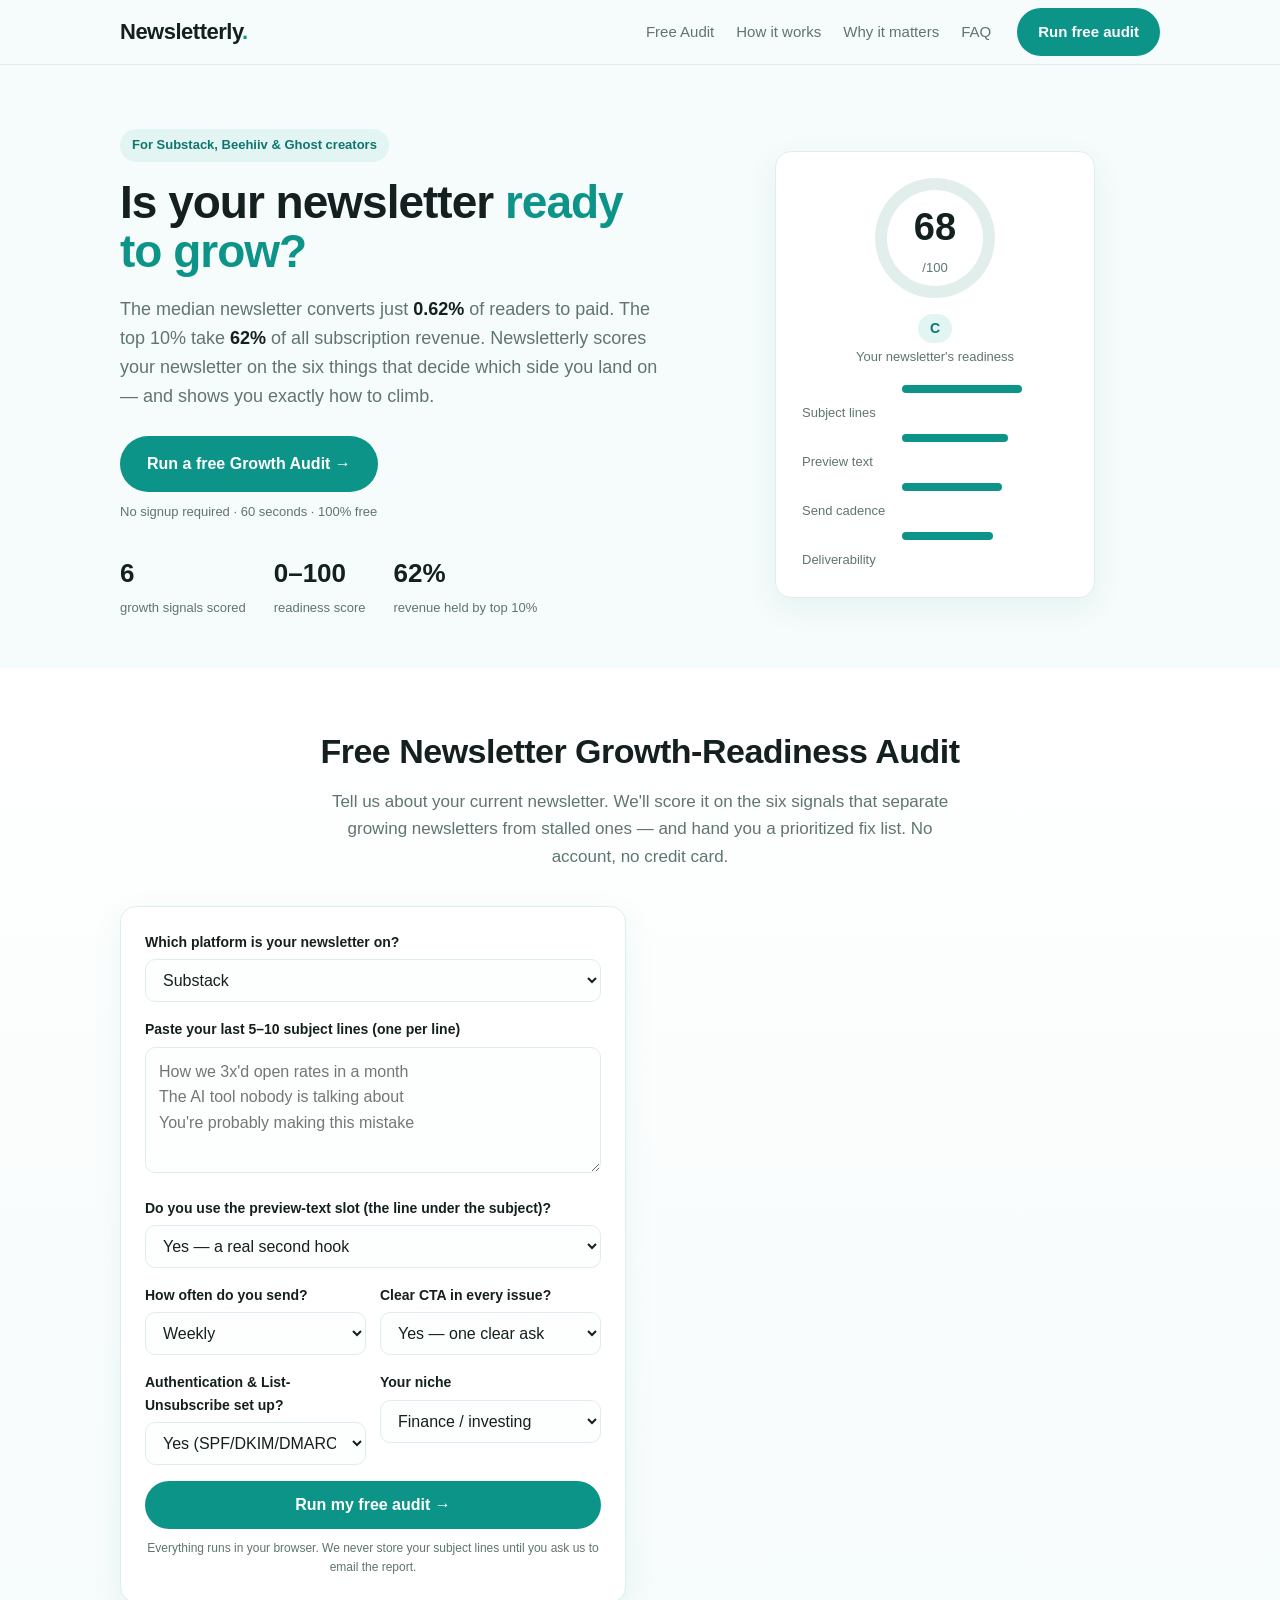
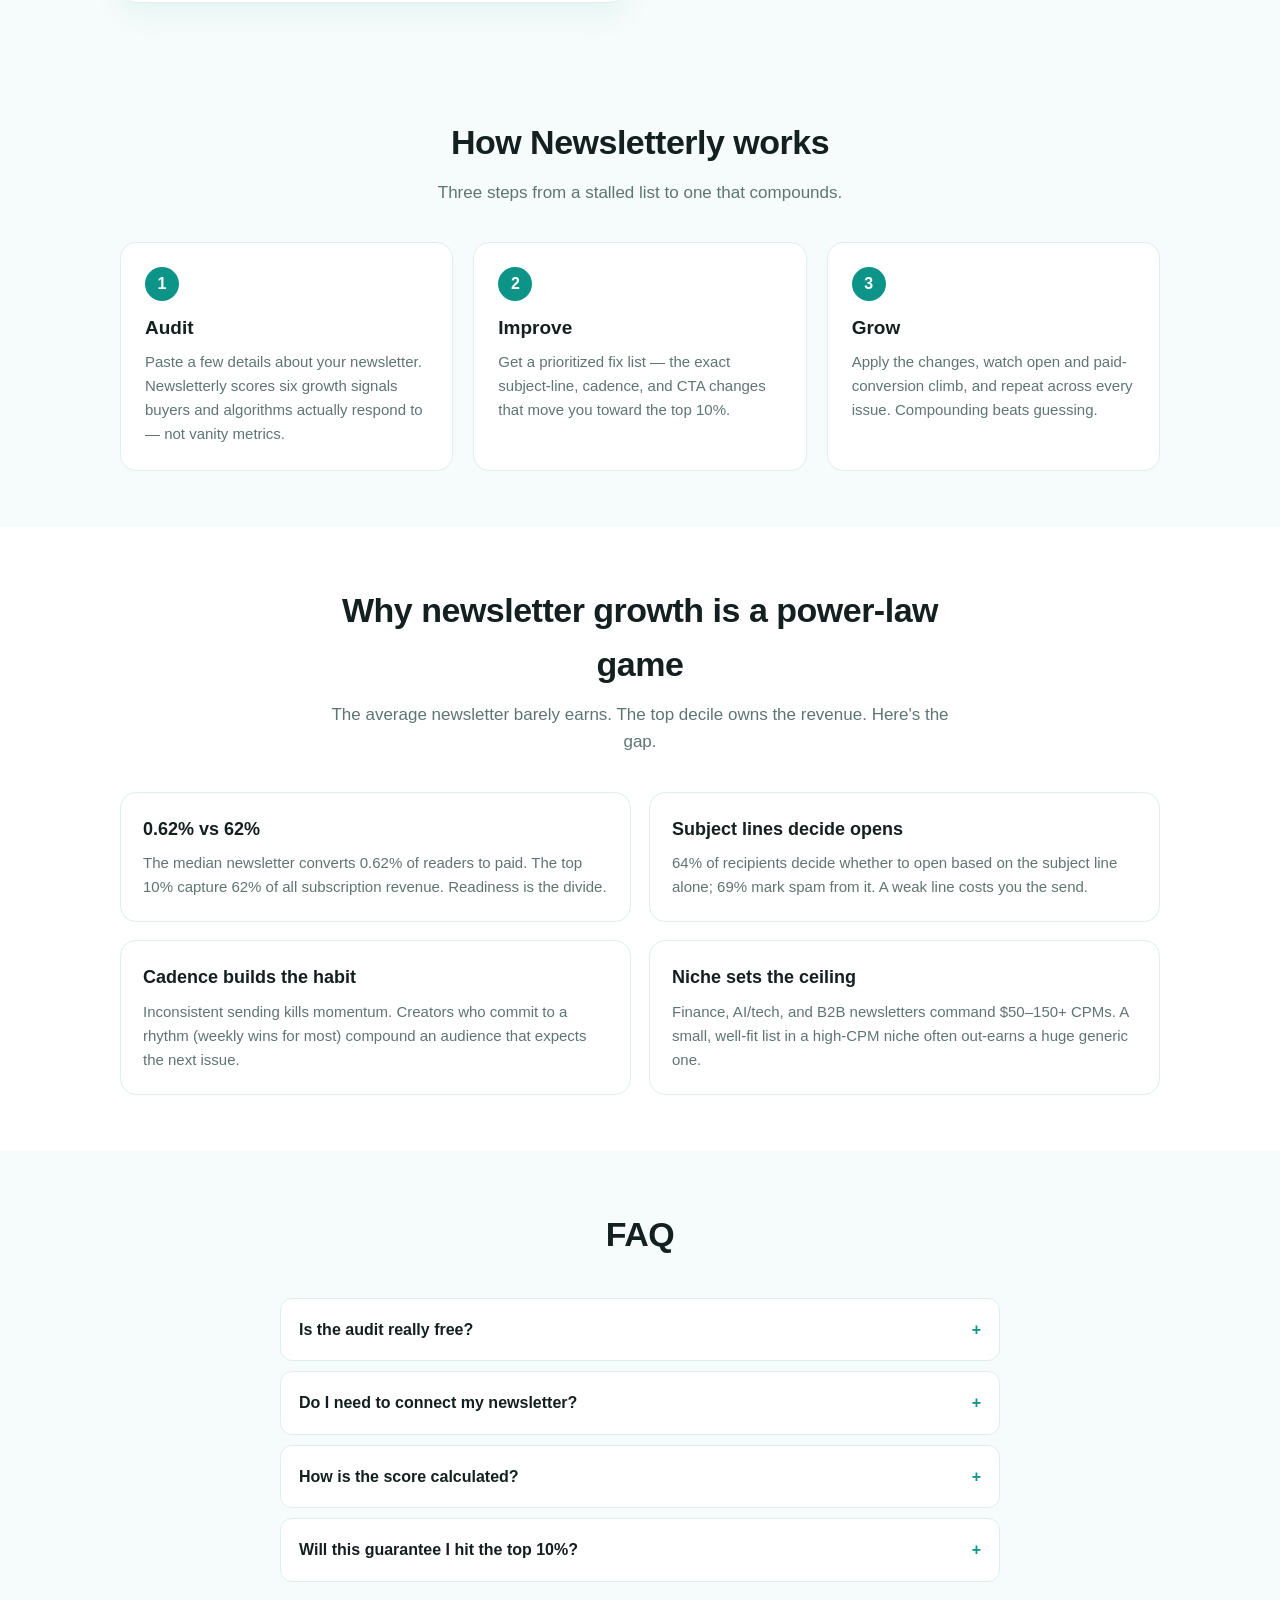
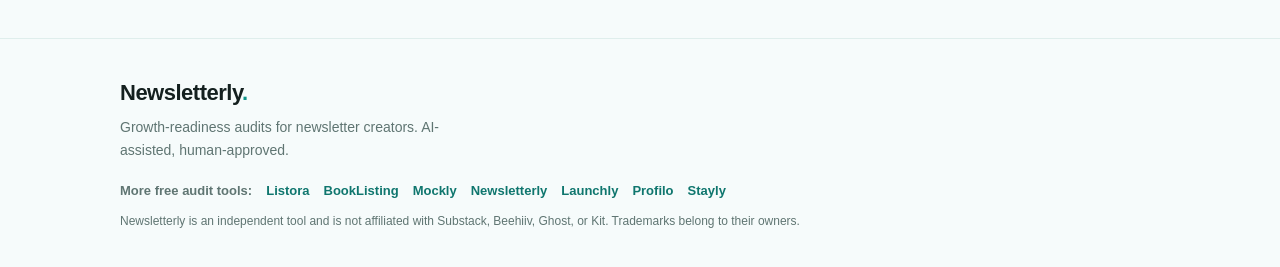
==== index.html @ 8b030db8 "Add Stayly to footer cross-links (7-site matrix)" ====
<!DOCTYPE html>
<html lang="en">
<head>
  <meta charset="UTF-8" />
  <meta name="viewport" content="width=device-width, initial-scale=1.0" />
  <title>Newsletterly — Is your newsletter ready to grow? (free growth-readiness audit)</title>
  <meta name="description" content="Newsletterly scores your newsletter like a growth operator would — subject-line strength, preview text, send cadence, deliverability, CTA clarity, and niche fit. Free 0–100 audit, no signup. Find out if you're on track for the top 10%." />
  <link rel="canonical" href="https://Viyozc.github.io/newsletterly-ai/" />
  <meta property="og:type" content="website" />
  <meta property="og:title" content="Newsletterly — Is your newsletter ready to grow? (free growth-readiness audit)" />
  <meta property="og:description" content="Newsletterly scores your newsletter like a growth operator would — subject-line strength, preview text, send cadence, deliverability, CTA clarity, and niche fit. Free 0–100 audit, no signup." />
  <meta property="og:url" content="https://Viyozc.github.io/newsletterly-ai/" />
  <meta name="twitter:card" content="summary_large_image" />
  <meta name="twitter:title" content="Newsletterly — Is your newsletter ready to grow? (free growth-readiness audit)" />
  <meta name="twitter:description" content="Newsletterly scores your newsletter like a growth operator would — subject-line strength, preview text, send cadence, deliverability, CTA clarity, and niche fit. Free 0–100 audit, no signup." />

  <link rel="preconnect" href="https://fonts.googleapis.com" />
  <link rel="stylesheet" href="assets/style.css" />

  <script type="application/ld+json">
  {{"@context":"https://schema.org","@type":"SoftwareApplication","name":"Newsletterly","url":"https://Viyozc.github.io/newsletterly-ai/","applicationCategory":"BusinessApplication","operatingSystem":"Web","offers":{{"@type":"Offer","price":"0","priceCurrency":"USD"}}}}
  </script>
</head>
<body>
  <!-- ===== Nav ===== -->
  <header class="nav">
    <div class="container nav-inner">
      <a class="brand" href="#top">Newsletterly<span class="brand-dot">.</span></a>
      <nav class="nav-links">
        <a href="#audit">Free Audit</a>
        <a href="#how">How it works</a>
        <a href="#why">Why it matters</a>
        <a href="#faq">FAQ</a>
      </nav>
      <a class="btn btn-primary nav-cta" href="#audit">Run free audit</a>
    </div>
  </header>

  <!-- ===== Hero ===== -->
  <section class="hero" id="top">
    <div class="container hero-inner">
      <div class="hero-copy">
        <span class="badge">For Substack, Beehiiv &amp; Ghost creators</span>
        <h1>Is your newsletter <span class="hl">ready to grow?</span></h1>
        <p class="lede">
          The median newsletter converts just <strong>0.62%</strong> of readers to paid. The top 10% take
          <strong>62%</strong> of all subscription revenue. Newsletterly scores your newsletter on the six things that
          decide which side you land on — and shows you exactly how to climb.
        </p>
        <div class="hero-actions">
          <a class="btn btn-primary btn-lg" href="#audit">Run a free Growth Audit →</a>
          <span class="hero-note">No signup required · 60 seconds · 100% free</span>
        </div>
        <div class="hero-stats">
          <div><strong>6</strong><span>growth signals scored</span></div>
          <div><strong>0–100</strong><span>readiness score</span></div>
          <div><strong>62%</strong><span>revenue held by top 10%</span></div>
        </div>
      </div>
      <div class="hero-visual" aria-hidden="true">
        <div class="score-card">
          <div class="score-ring"><span class="score-num" id="heroScore">—</span><span class="score-grad">/100</span></div>
          <div class="score-meta">
            <span class="grade" id="heroGrade">Grade</span>
            <span class="score-sub">Your newsletter's readiness</span>
          </div>
          <div class="mini-bars">
            <div class="mbar"><i style="width:72%"></i><span>Subject lines</span></div>
            <div class="mbar"><i style="width:64%"></i><span>Preview text</span></div>
            <div class="mbar"><i style="width:60%"></i><span>Send cadence</span></div>
            <div class="mbar"><i style="width:55%"></i><span>Deliverability</span></div>
          </div>
        </div>
      </div>
    </div>
  </section>

  <!-- ===== Audit Tool ===== -->
  <section class="audit" id="audit">
    <div class="container">
      <div class="section-head">
        <h2>Free Newsletter Growth-Readiness Audit</h2>
        <p>Tell us about your current newsletter. We'll score it on the six signals that separate growing newsletters from stalled ones — and hand you a prioritized fix list. No account, no credit card.</p>
      </div>

      <div class="audit-grid">
        <!-- Input -->
        <form class="audit-form" id="auditForm" novalidate>
          <label class="field">
            <span>Which platform is your newsletter on?</span>
            <select id="fPlatform">
              <option value="substack">Substack</option>
              <option value="beehiiv">Beehiiv</option>
              <option value="ghost">Ghost</option>
              <option value="convertkit">Kit (ConvertKit)</option>
              <option value="mailchimp">Mailchimp</option>
              <option value="other">Other / self-hosted</option>
            </select>
          </label>

          <label class="field">
            <span>Paste your last 5–10 subject lines (one per line)</span>
            <textarea id="fSubjects" rows="4" placeholder="How we 3x'd open rates in a month&#10;The AI tool nobody is talking about&#10;You're probably making this mistake"></textarea>
          </label>

          <label class="field">
            <span>Do you use the preview-text slot (the line under the subject)?</span>
            <select id="fPreview">
              <option value="yes">Yes — a real second hook</option>
              <option value="partial">Sometimes / it repeats the subject</option>
              <option value="no">No — it's blank or wasted</option>
            </select>
          </label>

          <div class="field-row">
            <label class="field">
              <span>How often do you send?</span>
              <select id="fCadence">
                <option value="weekly">Weekly</option>
                <option value="biweekly">Every 2 weeks</option>
                <option value="daily">Daily</option>
                <option value="monthly">Monthly</option>
                <option value="inconsistent">Inconsistent / whenever</option>
              </select>
            </label>
            <label class="field">
              <span>Clear CTA in every issue?</span>
              <select id="fCta">
                <option value="yes">Yes — one clear ask</option>
                <option value="sometimes">Sometimes</option>
                <option value="no">No / vague</option>
              </select>
            </label>
          </div>

          <div class="field-row">
            <label class="field">
              <span>Authentication &amp; List-Unsubscribe set up?</span>
              <select id="fDeliver">
                <option value="yes">Yes (SPF/DKIM/DMARC + unsub)</option>
                <option value="partial">Partial</option>
                <option value="no">No / not sure</option>
              </select>
            </label>
            <label class="field">
              <span>Your niche</span>
              <select id="fNiche">
                <option value="finance">Finance / investing</option>
                <option value="aitech">AI / tech</option>
                <option value="b2b">B2B / SaaS</option>
                <option value="career">Career / productivity</option>
                <option value="health">Health / wellness</option>
                <option value="news">News / commentary</option>
                <option value="lifestyle">Lifestyle / general</option>
                <option value="other">Other</option>
              </select>
            </label>
          </div>

          <button type="submit" class="btn btn-primary btn-lg btn-block">Run my free audit →</button>
          <p class="form-fine">Everything runs in your browser. We never store your subject lines until you ask us to email the report.</p>
        </form>

        <!-- Result -->
        <div class="audit-result" id="auditResult" hidden>
          <div class="result-top">
            <div class="score-ring lg">
              <span class="score-num" id="resScore">0</span>
              <span class="score-grad">/100</span>
            </div>
            <div>
              <span class="grade big" id="resGrade">—</span>
              <p class="result-sub" id="resSummary">—</p>
            </div>
          </div>

          <div class="bars" id="resBars"></div>

          <div class="tips">
            <h3>What to fix first</h3>
            <ul id="resTips"></ul>
          </div>

          <form class="email-capture" id="emailForm" action="https://formspree.io/f/meeyzkdp" method="POST">
            <label for="fEmail">Get the full report + weekly newsletter growth tips by email</label>
            <div class="email-row">
              <input type="email" id="fEmail" name="email" placeholder="you@email.com" required />
              <button type="submit" class="btn btn-primary">Email my report</button>
            </div>
            <p class="form-fine" id="emailNote">No spam. Unsubscribe anytime.</p>
          </form>
        </div>
      </div>
    </div>
  </section>

  <!-- ===== How it works ===== -->
  <section class="how" id="how">
    <div class="container">
      <div class="section-head">
        <h2>How Newsletterly works</h2>
        <p>Three steps from a stalled list to one that compounds.</p>
      </div>
      <div class="steps">
        <div class="step">
          <span class="step-num">1</span>
          <h3>Audit</h3>
          <p>Paste a few details about your newsletter. Newsletterly scores six growth signals buyers and algorithms actually respond to — not vanity metrics.</p>
        </div>
        <div class="step">
          <span class="step-num">2</span>
          <h3>Improve</h3>
          <p>Get a prioritized fix list — the exact subject-line, cadence, and CTA changes that move you toward the top 10%.</p>
        </div>
        <div class="step">
          <span class="step-num">3</span>
          <h3>Grow</h3>
          <p>Apply the changes, watch open and paid-conversion climb, and repeat across every issue. Compounding beats guessing.</p>
        </div>
      </div>
    </div>
  </section>

  <!-- ===== Why ===== -->
  <section class="why" id="why">
    <div class="container">
      <div class="section-head">
        <h2>Why newsletter growth is a power-law game</h2>
        <p>The average newsletter barely earns. The top decile owns the revenue. Here's the gap.</p>
      </div>
      <div class="why-grid">
        <div class="why-card">
          <h3>0.62% vs 62%</h3>
          <p>The median newsletter converts 0.62% of readers to paid. The top 10% capture 62% of all subscription revenue. Readiness is the divide.</p>
        </div>
        <div class="why-card">
          <h3>Subject lines decide opens</h3>
          <p>64% of recipients decide whether to open based on the subject line alone; 69% mark spam from it. A weak line costs you the send.</p>
        </div>
        <div class="why-card">
          <h3>Cadence builds the habit</h3>
          <p>Inconsistent sending kills momentum. Creators who commit to a rhythm (weekly wins for most) compound an audience that expects the next issue.</p>
        </div>
        <div class="why-card">
          <h3>Niche sets the ceiling</h3>
          <p>Finance, AI/tech, and B2B newsletters command $50–150+ CPMs. A small, well-fit list in a high-CPM niche often out-earns a huge generic one.</p>
        </div>
      </div>
    </div>
  </section>

  <!-- ===== FAQ ===== -->
  <section class="faq" id="faq">
    <div class="container">
      <div class="section-head">
        <h2>FAQ</h2>
      </div>
      <div class="faq-list">
        <details>
          <summary>Is the audit really free?</summary>
          <p>Yes. The on-page audit runs entirely in your browser and costs nothing. No account needed.</p>
        </details>
        <details>
          <summary>Do I need to connect my newsletter?</summary>
          <p>No. You describe your setup with a few clicks and paste recent subject lines. Newsletterly scores the strategy, not your private subscriber data — so it works before you've optimized anything.</p>
        </details>
        <details>
          <summary>How is the score calculated?</summary>
          <p>We weight subject-line strength, preview-text use, send cadence &amp; consistency, deliverability hygiene, CTA clarity, and niche-fit / monetization potential — the signals that drive open rates and paid conversion.</p>
        </details>
        <details>
          <summary>Will this guarantee I hit the top 10%?</summary>
          <p>No tool can. But the gap between median and top-decile newsletters is mostly operational — cadence, subject lines, CTA, niche fit. Newsletterly shows you exactly where your gaps are.</p>
        </details>
      </div>
    </div>
  </section>

  <!-- ===== Footer ===== -->
  <footer class="footer">
    <div class="container footer-inner">
      <div>
        <a class="brand" href="#top">Newsletterly<span class="brand-dot">.</span></a>
        <p class="footer-sub">Growth-readiness audits for newsletter creators. AI-assisted, human-approved.</p>
      </div>
            <div style="display:flex;flex-wrap:wrap;gap:14px;align-items:center;font-size:13px;margin-top:10px;">
        <span style="color:var(--muted);font-weight:600;">More free audit tools:</span>
<a href="https://Viyozc.github.io/listora/" style="color:var(--brand-dk);font-weight:600;">Listora</a><a href="https://Viyozc.github.io/booklisting-ai/" style="color:var(--brand-dk);font-weight:600;">BookListing</a><a href="https://Viyozc.github.io/mockly-ai/" style="color:var(--brand-dk);font-weight:600;">Mockly</a><a href="https://Viyozc.github.io/newsletterly-ai/" style="color:var(--brand-dk);font-weight:600;">Newsletterly</a><a href="https://Viyozc.github.io/launchly-ai/" style="color:var(--brand-dk);font-weight:600;">Launchly</a> <a href="https://Viyozc.github.io/profilo-ai/" style="color:var(--brand-dk);font-weight:600;">Profilo</a> <a href="https://Viyozc.github.io/stayly-ai/" style="color:var(--brand-dk);font-weight:600;">Stayly</a>
      </div>
      <p class="footer-fine">Newsletterly is an independent tool and is not affiliated with Substack, Beehiiv, Ghost, or Kit. Trademarks belong to their owners.</p>
    </div>
  </footer>

  <script src="assets/audit.js"></script>
</body>
</html>
---- assets/style.css ----
:root {
  --bg: #f6fbfb;
  --ink: #14201f;
  --muted: #5f7572;
  --line: #dfeeec;
  --brand: #0d9488;
  --brand-dk: #0f766e;
  --brand-soft: #e3f5f2;
  --good: #2f9e6b;
  --warn: #e0a106;
  --bad: #d9534f;
  --card: #ffffff;
  --shadow: 0 10px 30px rgba(13, 148, 136, 0.08);
  --radius: 16px;
  --maxw: 1080px;
}

* { box-sizing: border-box; margin: 0; padding: 0; }
html { scroll-behavior: smooth; }
body {
  font-family: -apple-system, BlinkMacSystemFont, "Segoe UI", Roboto, "Helvetica Neue", Arial, sans-serif;
  background: var(--bg);
  color: var(--ink);
  line-height: 1.6;
  -webkit-font-smoothing: antialiased;
}
.container { width: 100%; max-width: var(--maxw); margin: 0 auto; padding: 0 20px; }
a { color: inherit; text-decoration: none; }
em { font-style: normal; }

/* Buttons */
.btn {
  display: inline-block;
  font-weight: 600;
  border-radius: 999px;
  padding: 11px 20px;
  cursor: pointer;
  border: 1px solid transparent;
  font-size: 15px;
  transition: transform .08s ease, background .2s ease, box-shadow .2s ease;
}
.btn:active { transform: translateY(1px); }
.btn-primary { background: var(--brand); color: #fff; }
.btn-primary:hover { background: var(--brand-dk); box-shadow: 0 6px 18px rgba(13,148,136,.35); }
.btn-lg { padding: 14px 26px; font-size: 16px; }
.btn-block { width: 100%; text-align: center; }

/* Nav */
.nav {
  position: sticky; top: 0; z-index: 50;
  background: rgba(246,251,251,.85);
  backdrop-filter: blur(10px);
  border-bottom: 1px solid var(--line);
}
.nav-inner { display: flex; align-items: center; gap: 18px; height: 64px; }
.brand { font-weight: 800; font-size: 22px; letter-spacing: -.5px; }
.brand-dot { color: var(--brand); }
.nav-links { display: flex; gap: 22px; margin-left: auto; font-size: 15px; color: var(--muted); }
.nav-links a:hover { color: var(--ink); }
.nav-cta { margin-left: 8px; }

/* Hero */
.hero { padding: 64px 0 48px; }
.hero-inner { display: grid; grid-template-columns: 1.1fr .9fr; gap: 40px; align-items: center; }
.badge {
  display: inline-block; background: var(--brand-soft); color: var(--brand-dk);
  font-size: 13px; font-weight: 600; padding: 6px 12px; border-radius: 999px; margin-bottom: 16px;
}
.hero h1 { font-size: 46px; line-height: 1.08; letter-spacing: -1px; font-weight: 800; }
.hl { color: var(--brand); }
.lede { color: var(--muted); font-size: 18px; margin: 18px 0 26px; max-width: 540px; }
.lede strong { color: var(--ink); }
.hero-actions { display: flex; flex-direction: column; gap: 10px; align-items: flex-start; }
.hero-note { font-size: 13px; color: var(--muted); }
.hero-stats { display: flex; gap: 28px; margin-top: 30px; }
.hero-stats strong { display: block; font-size: 26px; color: var(--ink); }
.hero-stats span { font-size: 13px; color: var(--muted); }

/* Hero visual / score card */
.hero-visual { display: flex; justify-content: center; }
.score-card {
  background: var(--card); border: 1px solid var(--line); border-radius: var(--radius);
  box-shadow: var(--shadow); padding: 26px; width: 320px;
}
.score-ring {
  width: 120px; height: 120px; border-radius: 50%;
  background: conic-gradient(var(--brand) 0deg, #e2eeec 0deg);
  display: flex; align-items: center; justify-content: center; flex-direction: column;
  margin: 0 auto 16px; position: relative;
}
.score-ring::after {
  content: ""; position: absolute; inset: 12px; background: var(--card); border-radius: 50%;
}
.score-ring.lg { width: 150px; height: 150px; }
.score-num { position: relative; z-index: 1; font-size: 38px; font-weight: 800; }
.score-ring.lg .score-num { font-size: 46px; }
.score-grad { position: relative; z-index: 1; font-size: 13px; color: var(--muted); }
.score-meta { text-align: center; margin-bottom: 18px; }
.grade {
  display: inline-block; background: var(--brand-soft); color: var(--brand-dk);
  font-weight: 700; padding: 3px 12px; border-radius: 999px; font-size: 14px;
}
.grade.big { font-size: 18px; padding: 5px 16px; }
.score-sub { display: block; font-size: 13px; color: var(--muted); margin-top: 4px; }
.mini-bars { display: flex; flex-direction: column; gap: 10px; }
.mbar { display: grid; grid-template-columns: 90px 1fr; align-items: center; gap: 10px; font-size: 13px; color: var(--muted); }
.mbar i { display: block; height: 8px; background: var(--brand); border-radius: 999px; }
.mbar i { grid-column: 2; }
.mbar span { grid-column: 1; }

/* Section heads */
.section-head { text-align: center; max-width: 640px; margin: 0 auto 36px; }
.section-head h2 { font-size: 34px; letter-spacing: -.5px; font-weight: 800; }
.section-head p { color: var(--muted); margin-top: 10px; font-size: 17px; }

/* Audit */
.audit { padding: 56px 0; background: linear-gradient(180deg, #fff 0%, var(--bg) 100%); }
.audit-grid { display: grid; grid-template-columns: 1fr 1fr; gap: 28px; align-items: start; }
.audit-form, .audit-result {
  background: var(--card); border: 1px solid var(--line); border-radius: var(--radius);
  box-shadow: var(--shadow); padding: 24px;
}
.field { display: block; margin-bottom: 16px; }
.field > span { display: flex; justify-content: space-between; font-size: 14px; font-weight: 600; margin-bottom: 6px; }
.field em { color: var(--muted); font-weight: 500; font-size: 12px; }
.field input, .field textarea, .field select {
  width: 100%; border: 1px solid var(--line); border-radius: 10px; padding: 11px 13px;
  font: inherit; color: var(--ink); background: #fdfffe; resize: vertical;
}
.field input:focus, .field textarea:focus, .field select:focus { outline: none; border-color: var(--brand); box-shadow: 0 0 0 3px var(--brand-soft); }
.field-row { display: flex; gap: 14px; }
.field-row .field { flex: 1; }
@media (max-width: 560px) { .field-row { flex-direction: column; gap: 0; } }
.form-fine { font-size: 12px; color: var(--muted); text-align: center; margin-top: 10px; }

/* Result */
.result-top { display: flex; gap: 20px; align-items: center; margin-bottom: 22px; }
.result-sub { font-size: 14px; color: var(--muted); margin-top: 6px; max-width: 240px; }
.bars { display: flex; flex-direction: column; gap: 12px; margin-bottom: 22px; }
.bar-row { display: grid; grid-template-columns: 120px 1fr 38px; align-items: center; gap: 10px; font-size: 13px; }
.bar-track { height: 9px; background: #e2eeec; border-radius: 999px; overflow: hidden; }
.bar-fill { height: 100%; border-radius: 999px; background: var(--brand); transition: width .5s ease; }
.bar-val { text-align: right; color: var(--muted); font-weight: 600; }
.tips h3 { font-size: 16px; margin-bottom: 10px; }
.tips ul { list-style: none; display: flex; flex-direction: column; gap: 8px; }
.tips li { background: var(--brand-soft); border-radius: 10px; padding: 10px 12px; font-size: 14px; position: relative; padding-left: 34px; }
.tips li::before { content: "→"; position: absolute; left: 12px; color: var(--brand-dk); font-weight: 800; }
.tips li.ok { background: #e9f7f0; }
.tips li.ok::before { content: "✓"; color: var(--good); }

.email-capture { border-top: 1px solid var(--line); padding-top: 18px; margin-top: 4px; }
.email-capture label { display: block; font-size: 14px; font-weight: 600; margin-bottom: 8px; }
.email-row { display: flex; gap: 8px; }
.email-row input { flex: 1; border: 1px solid var(--line); border-radius: 10px; padding: 11px 13px; font: inherit; }
.email-row input:focus { outline: none; border-color: var(--brand); box-shadow: 0 0 0 3px var(--brand-soft); }

/* How */
.how { padding: 56px 0; }
.steps { display: grid; grid-template-columns: repeat(3, 1fr); gap: 20px; }
.step { background: var(--card); border: 1px solid var(--line); border-radius: var(--radius); padding: 24px; }
.step-num { display: inline-flex; width: 34px; height: 34px; align-items: center; justify-content: center; background: var(--brand); color: #fff; border-radius: 50%; font-weight: 800; margin-bottom: 12px; }
.step h3 { font-size: 19px; margin-bottom: 6px; }
.step p { color: var(--muted); font-size: 15px; }

/* Why */
.why { padding: 56px 0; background: #fff; }
.why-grid { display: grid; grid-template-columns: 1fr 1fr; gap: 18px; }
.why-card { border: 1px solid var(--line); border-radius: var(--radius); padding: 22px; }
.why-card h3 { font-size: 18px; margin-bottom: 8px; }
.why-card p { color: var(--muted); font-size: 15px; }

/* FAQ */
.faq { padding: 56px 0; }
.faq-list { max-width: 720px; margin: 0 auto; display: flex; flex-direction: column; gap: 10px; }
.faq details { background: var(--card); border: 1px solid var(--line); border-radius: 12px; padding: 4px 18px; }
.faq summary { cursor: pointer; font-weight: 600; padding: 14px 0; list-style: none; }
.faq summary::-webkit-details-marker { display: none; }
.faq summary::after { content: "+"; float: right; color: var(--brand); font-weight: 800; }
.faq details[open] summary::after { content: "−"; }
.faq details p { color: var(--muted); padding: 0 0 14px; font-size: 15px; }

/* Footer */
.footer { border-top: 1px solid var(--line); padding: 36px 0; background: var(--bg); }
.footer-inner { display: flex; flex-direction: column; gap: 10px; }
.footer-sub { color: var(--muted); font-size: 14px; margin-top: 6px; max-width: 360px; }
.footer-fine { font-size: 12px; color: var(--muted); }

/* Responsive */
@media (max-width: 860px) {
  .hero-inner, .audit-grid, .why-grid { grid-template-columns: 1fr; }
  .hero-visual { order: -1; }
  .steps { grid-template-columns: 1fr; }
  .nav-links { display: none; }
  .hero h1 { font-size: 36px; }
}
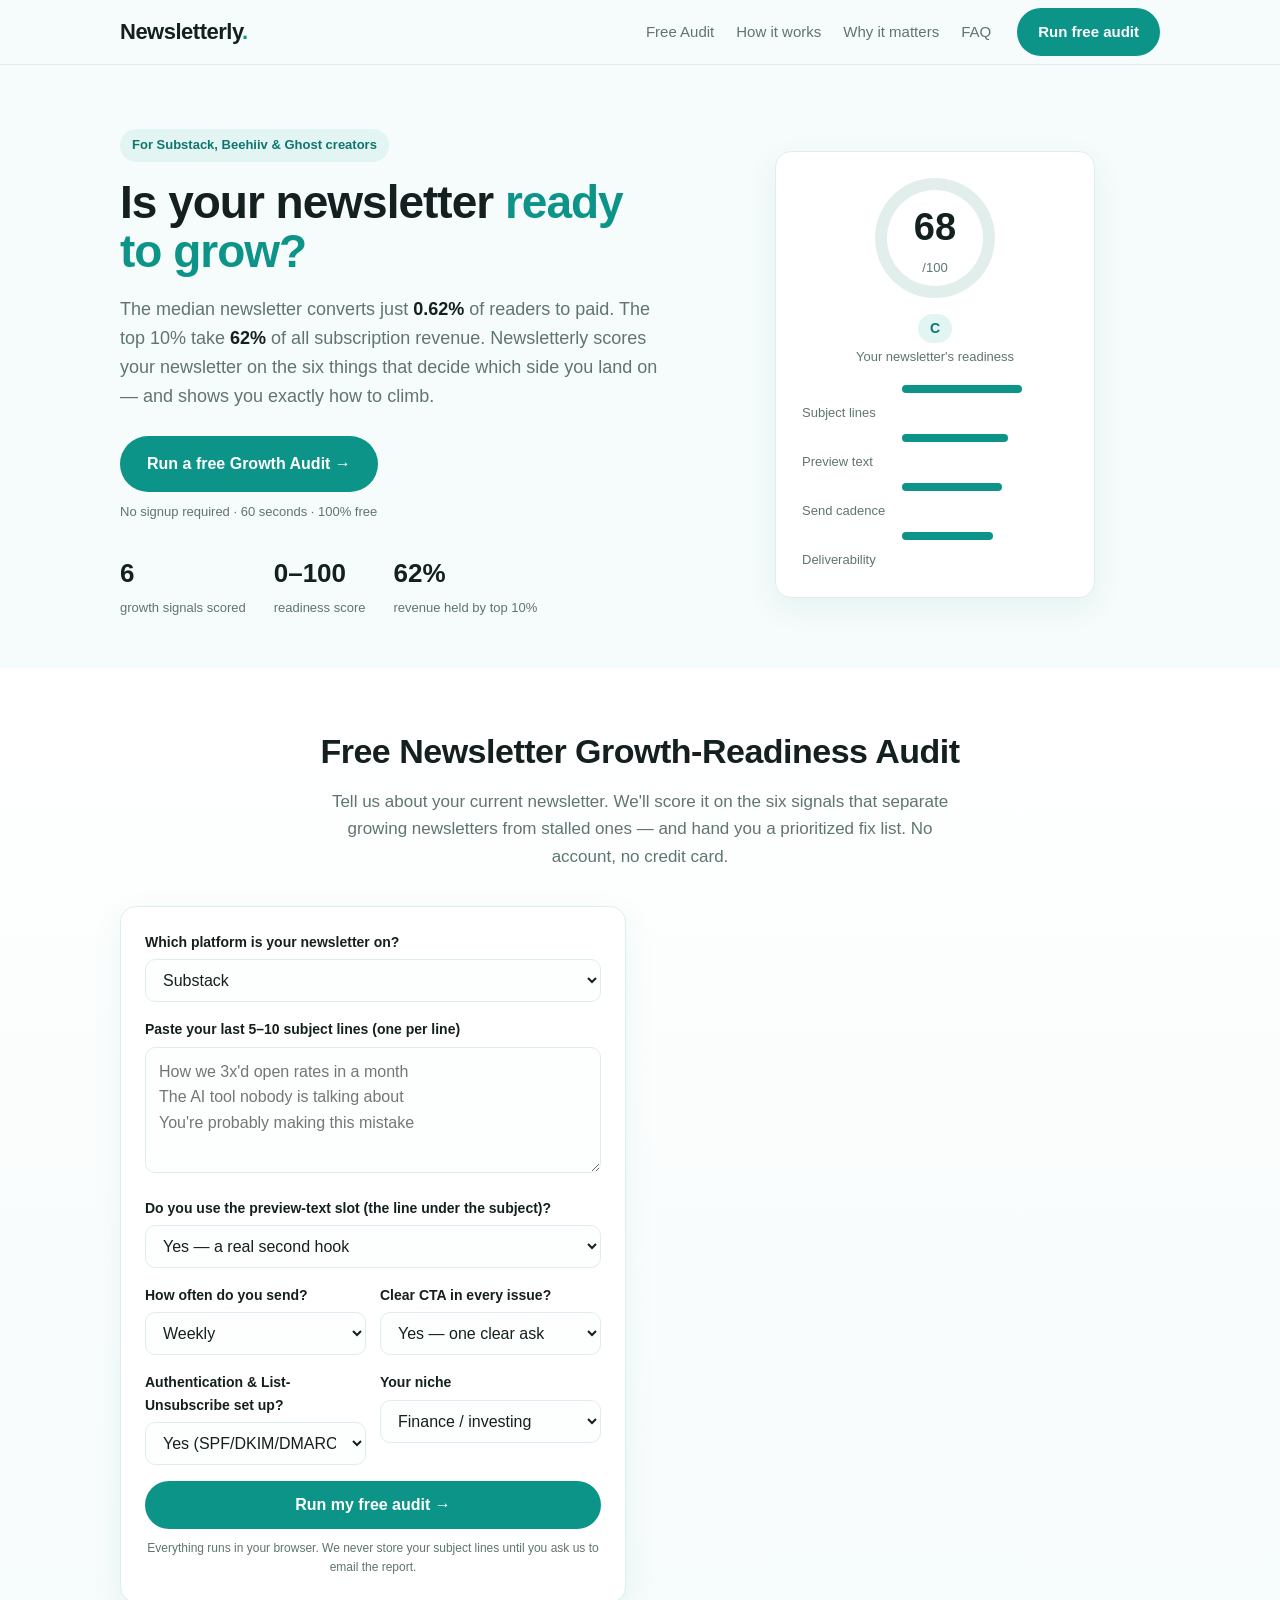
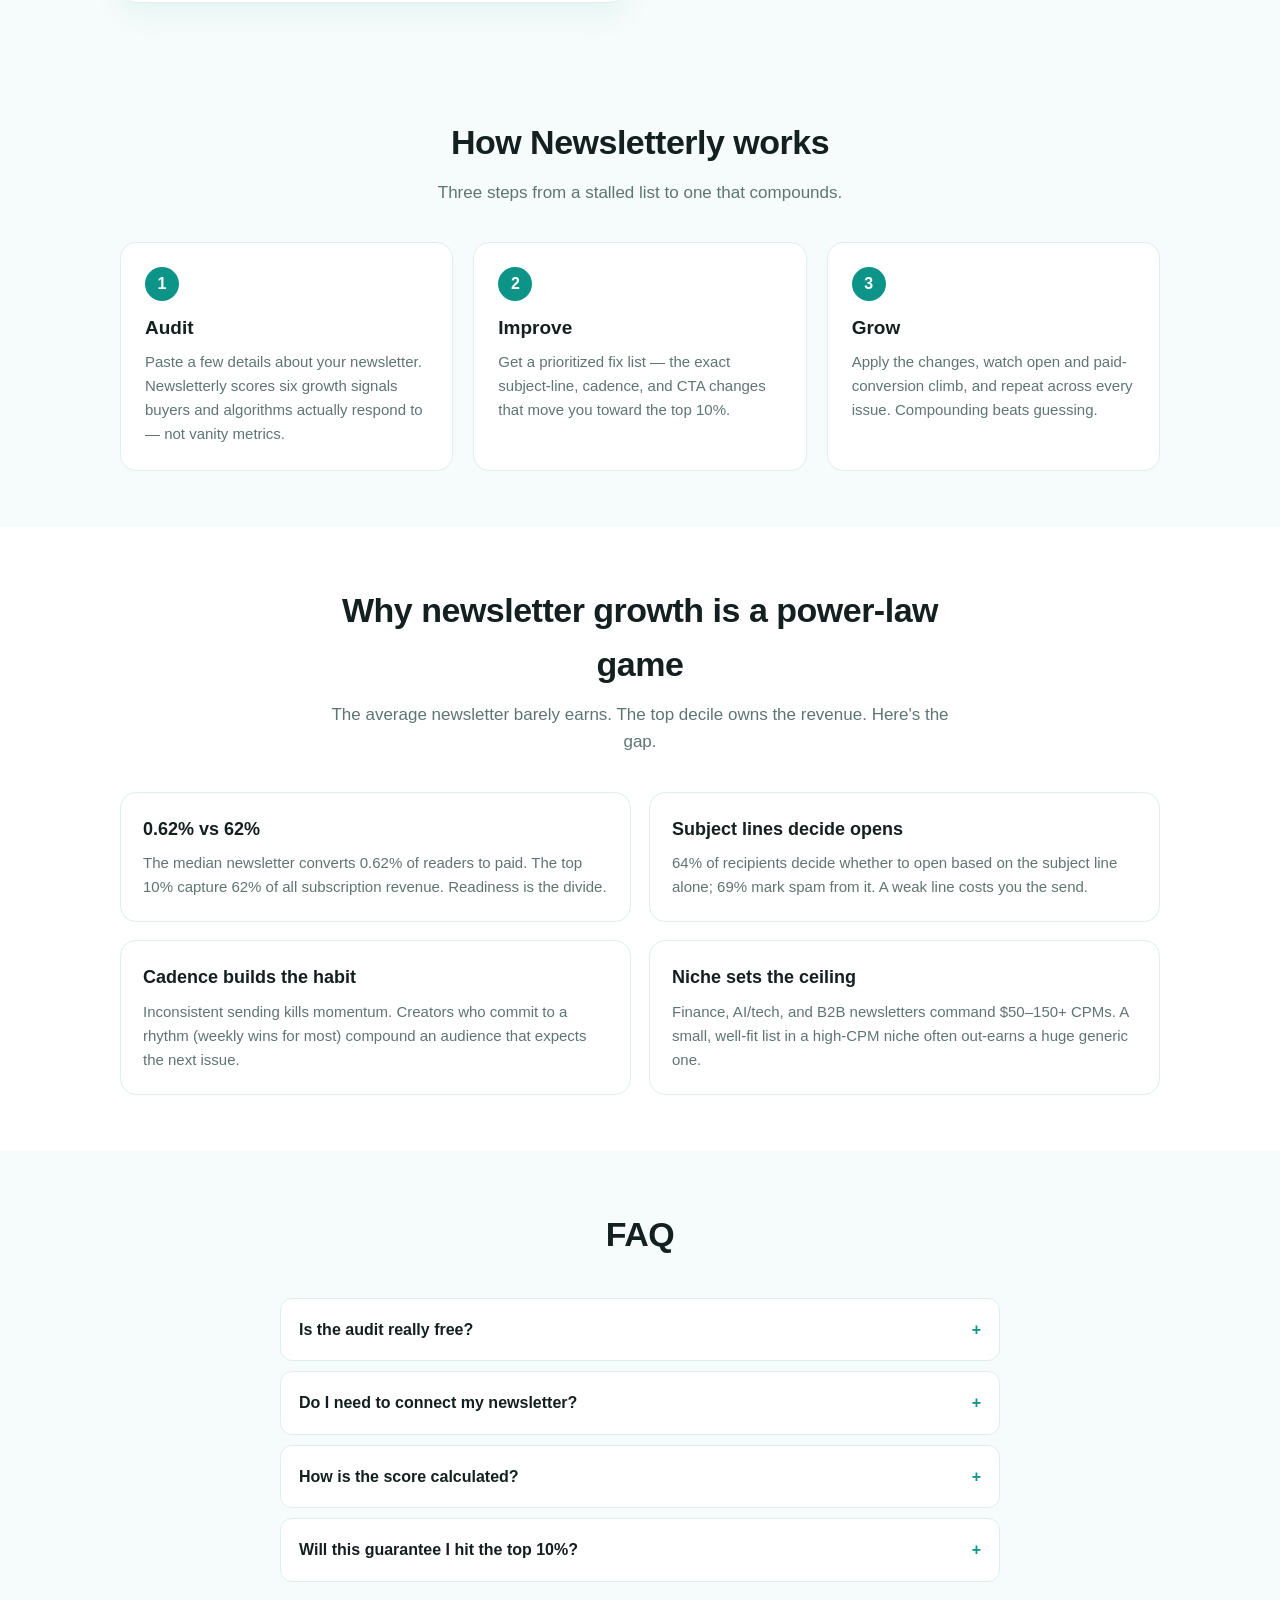
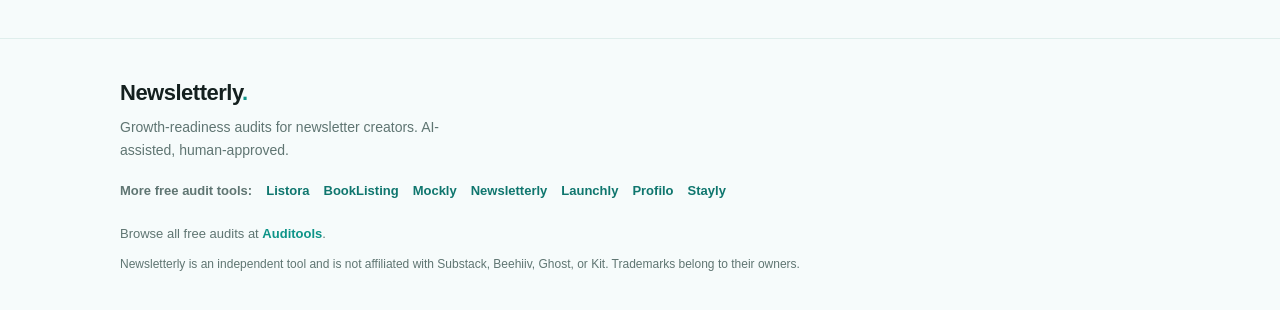
==== commit 7e5a9a70: "Link to Auditools hub from footer" ====
--- a/index.html
+++ b/index.html
@@ -10,6 +10,12 @@
   <meta property="og:title" content="Newsletterly — Is your newsletter ready to grow? (free growth-readiness audit)" />
   <meta property="og:description" content="Newsletterly scores your newsletter like a growth operator would — subject-line strength, preview text, send cadence, deliverability, CTA clarity, and niche fit. Free 0–100 audit, no signup." />
   <meta property="og:url" content="https://Viyozc.github.io/newsletterly-ai/" />
+  <meta property="og:image" content="https://Viyozc.github.io/newsletterly-ai/assets/og-image.png" />
+  <meta property="og:image:width" content="1200" />
+  <meta property="og:image:height" content="630" />
+  <meta property="og:image:alt" content="Newsletterly — Is your newsletter ready to grow?" />
+  <meta name="twitter:image" content="https://Viyozc.github.io/newsletterly-ai/assets/og-image.png" />
+  <meta name="twitter:image:alt" content="Newsletterly — Is your newsletter ready to grow?" />
   <meta name="twitter:card" content="summary_large_image" />
   <meta name="twitter:title" content="Newsletterly — Is your newsletter ready to grow? (free growth-readiness audit)" />
   <meta name="twitter:description" content="Newsletterly scores your newsletter like a growth operator would — subject-line strength, preview text, send cadence, deliverability, CTA clarity, and niche fit. Free 0–100 audit, no signup." />
@@ -18,7 +24,11 @@
   <link rel="stylesheet" href="assets/style.css" />
 
   <script type="application/ld+json">
-  {{"@context":"https://schema.org","@type":"SoftwareApplication","name":"Newsletterly","url":"https://Viyozc.github.io/newsletterly-ai/","applicationCategory":"BusinessApplication","operatingSystem":"Web","offers":{{"@type":"Offer","price":"0","priceCurrency":"USD"}}}}
+  {"@context": "https://schema.org", "@type": "SoftwareApplication", "name": "Newsletterly", "url": "https://Viyozc.github.io/newsletterly-ai/", "applicationCategory": "BusinessApplication", "operatingSystem": "Web", "offers": {"@type": "Offer", "price": "0", "priceCurrency": "USD"}, "screenshot": "https://Viyozc.github.io/newsletterly-ai/assets/og-image.png"}
+  </script>
+
+  <script type="application/ld+json">
+  {"@context": "https://schema.org", "@type": "FAQPage", "mainEntity": [{"@type": "Question", "name": "Is the audit really free?", "acceptedAnswer": {"@type": "Answer", "text": "Yes. The on-page audit runs entirely in your browser and costs nothing. No account needed."}}, {"@type": "Question", "name": "Do I need to connect my newsletter?", "acceptedAnswer": {"@type": "Answer", "text": "No. You describe your setup with a few clicks and paste recent subject lines. Newsletterly scores the strategy, not your private subscriber data — so it works before you've optimized anything."}}, {"@type": "Question", "name": "How is the score calculated?", "acceptedAnswer": {"@type": "Answer", "text": "We weight subject-line strength, preview-text use, send cadence & consistency, deliverability hygiene, CTA clarity, and niche-fit / monetization potential — the signals that drive open rates and paid conversion."}}, {"@type": "Question", "name": "Will this guarantee I hit the top 10%?", "acceptedAnswer": {"@type": "Answer", "text": "No tool can. But the gap between median and top-decile newsletters is mostly operational — cadence, subject lines, CTA, niche fit. Newsletterly shows you exactly where your gaps are."}}]}
   </script>
 </head>
 <body>
@@ -287,6 +297,8 @@
         <span style="color:var(--muted);font-weight:600;">More free audit tools:</span>
 <a href="https://Viyozc.github.io/listora/" style="color:var(--brand-dk);font-weight:600;">Listora</a><a href="https://Viyozc.github.io/booklisting-ai/" style="color:var(--brand-dk);font-weight:600;">BookListing</a><a href="https://Viyozc.github.io/mockly-ai/" style="color:var(--brand-dk);font-weight:600;">Mockly</a><a href="https://Viyozc.github.io/newsletterly-ai/" style="color:var(--brand-dk);font-weight:600;">Newsletterly</a><a href="https://Viyozc.github.io/launchly-ai/" style="color:var(--brand-dk);font-weight:600;">Launchly</a> <a href="https://Viyozc.github.io/profilo-ai/" style="color:var(--brand-dk);font-weight:600;">Profilo</a> <a href="https://Viyozc.github.io/stayly-ai/" style="color:var(--brand-dk);font-weight:600;">Stayly</a>
       </div>
+            <p style="color:var(--muted);font-size:13px;margin-top:12px;">Browse all free audits at <a href="https://Viyozc.github.io/auditools/" style="color:var(--brand);font-weight:600;">Auditools</a>.</p>
+
       <p class="footer-fine">Newsletterly is an independent tool and is not affiliated with Substack, Beehiiv, Ghost, or Kit. Trademarks belong to their owners.</p>
     </div>
   </footer>
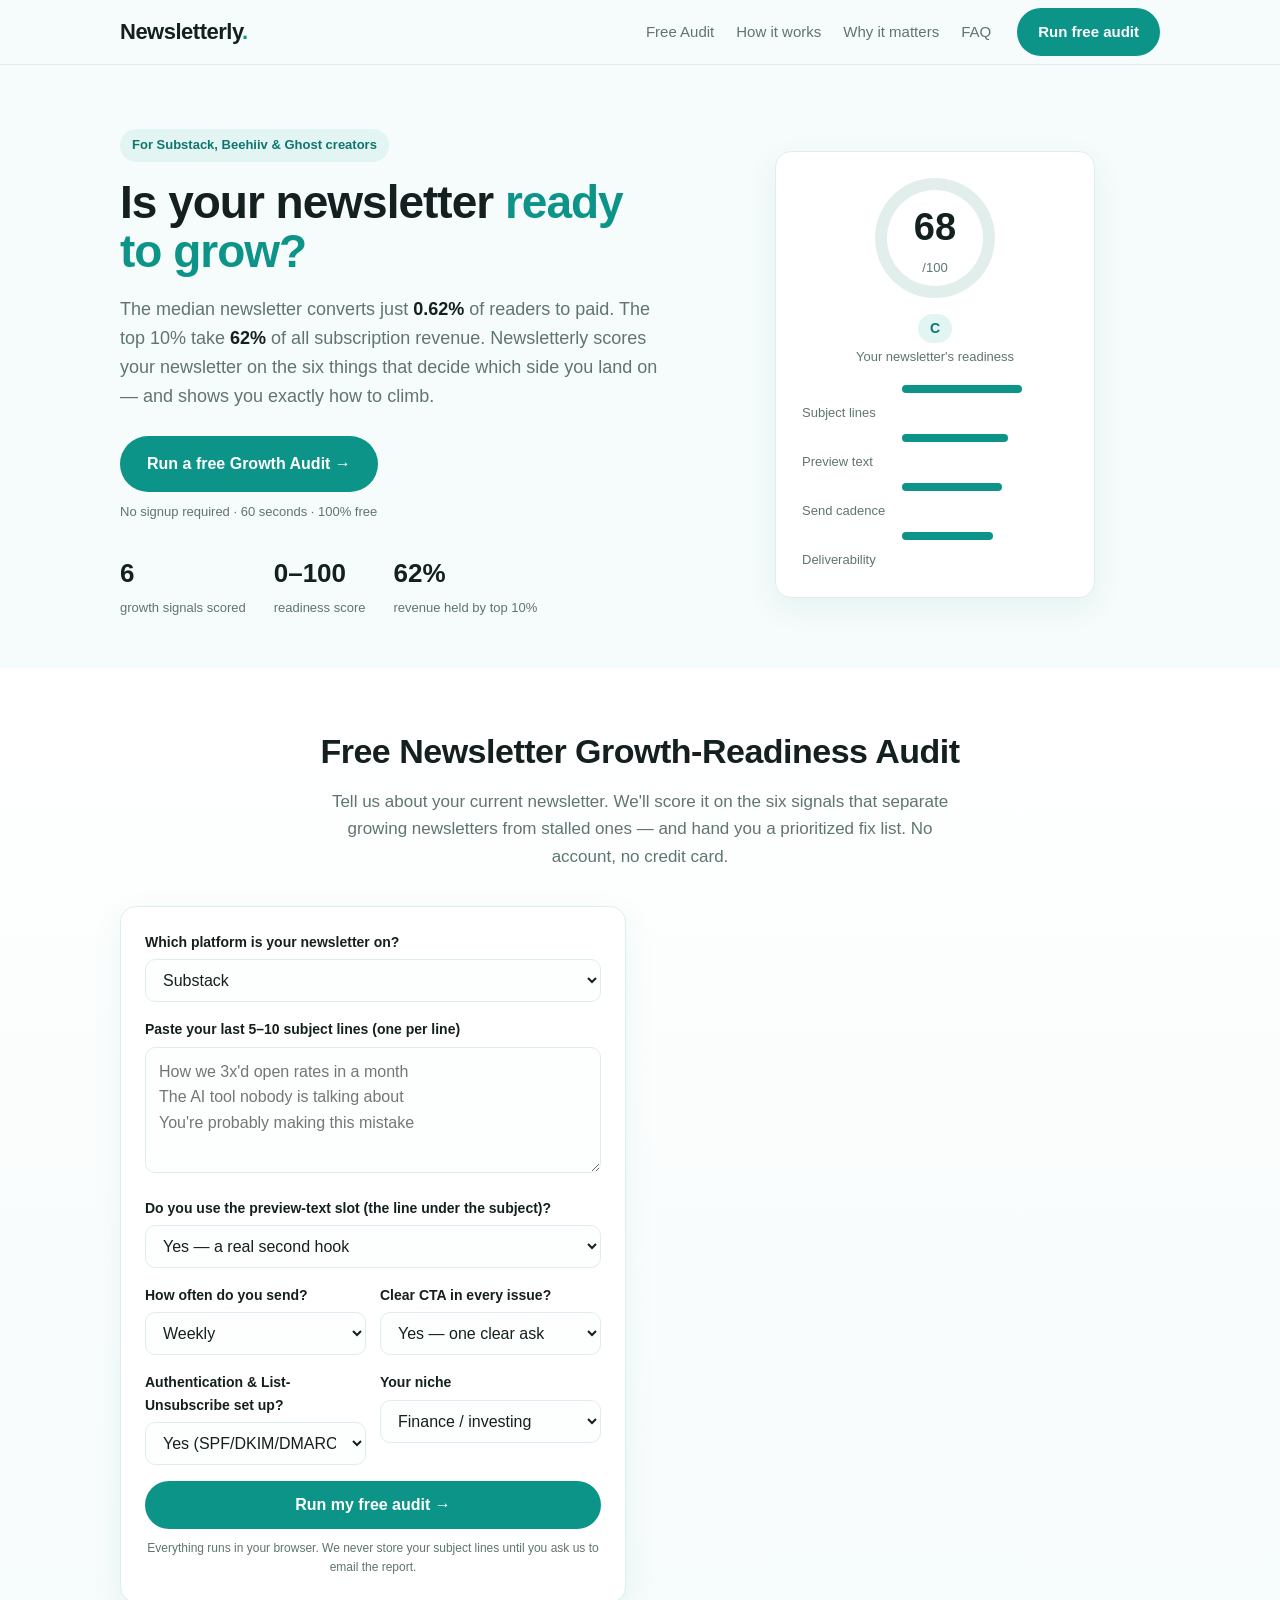
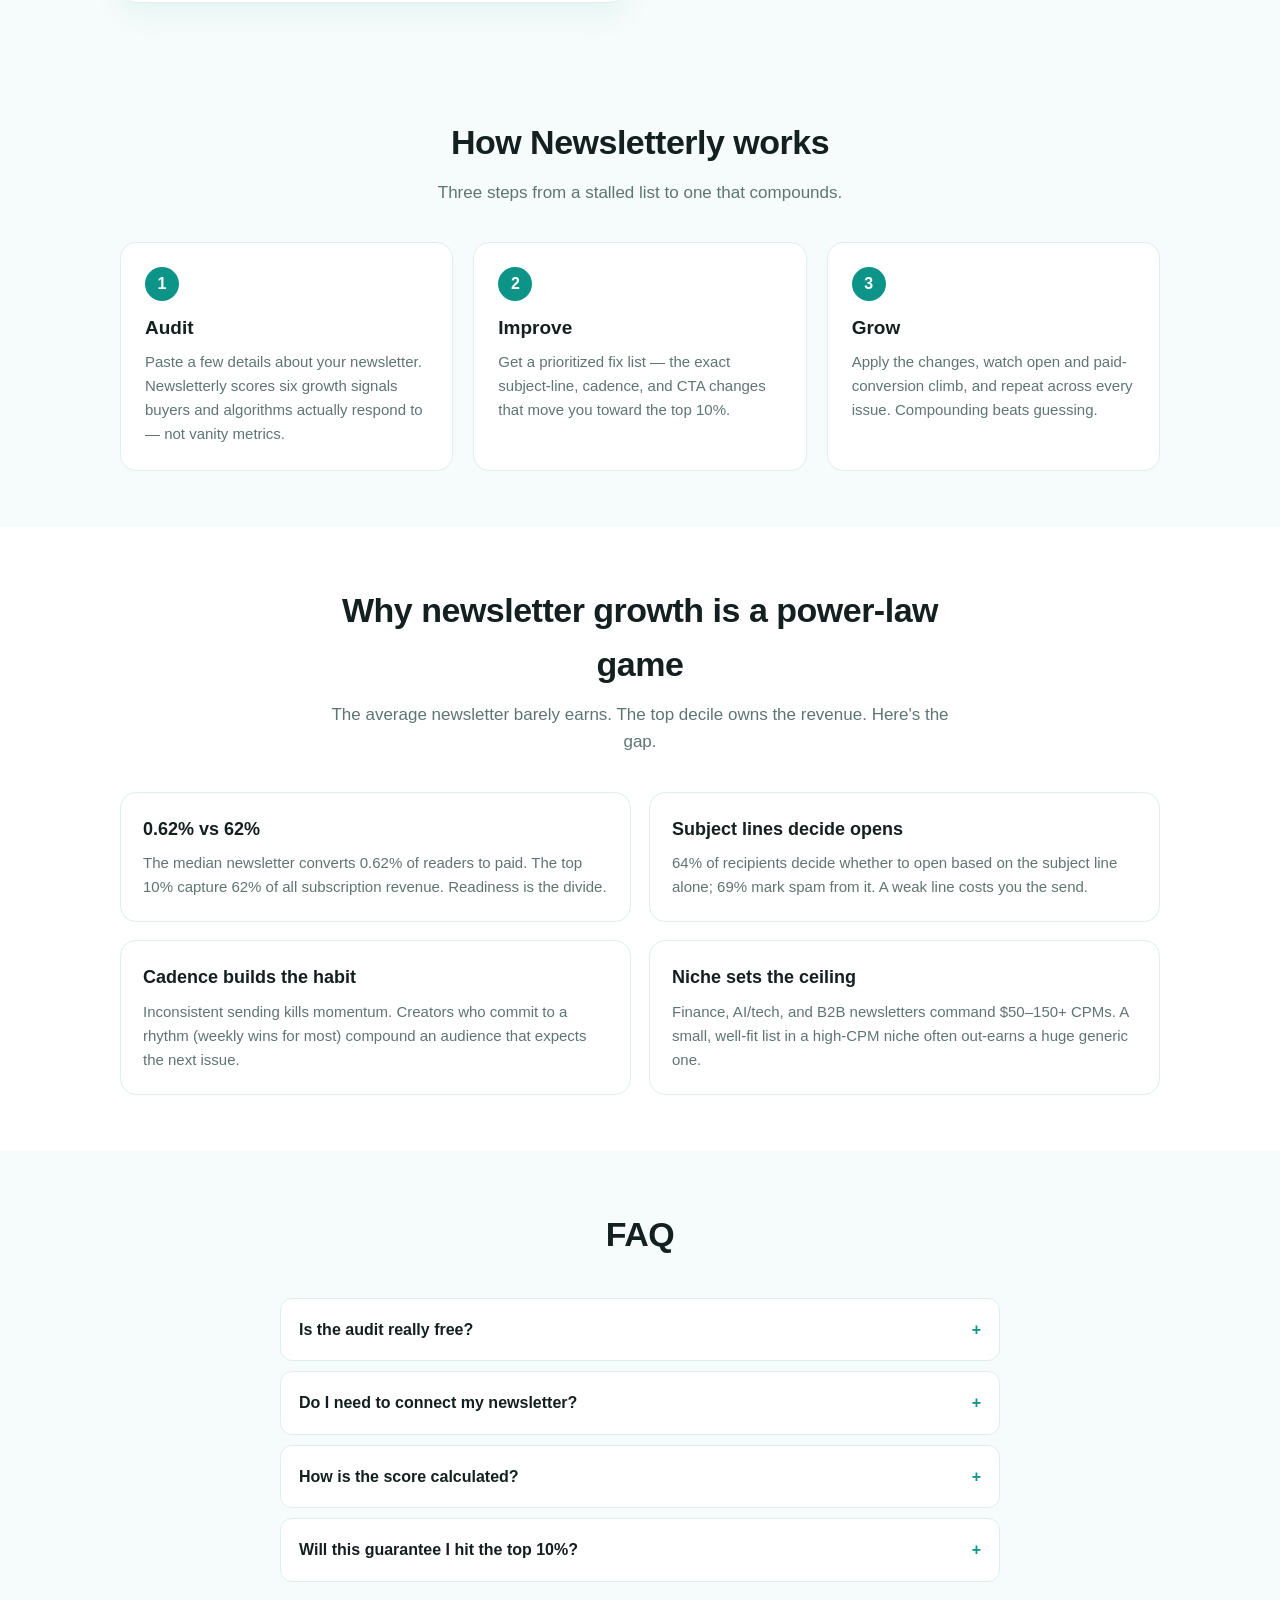
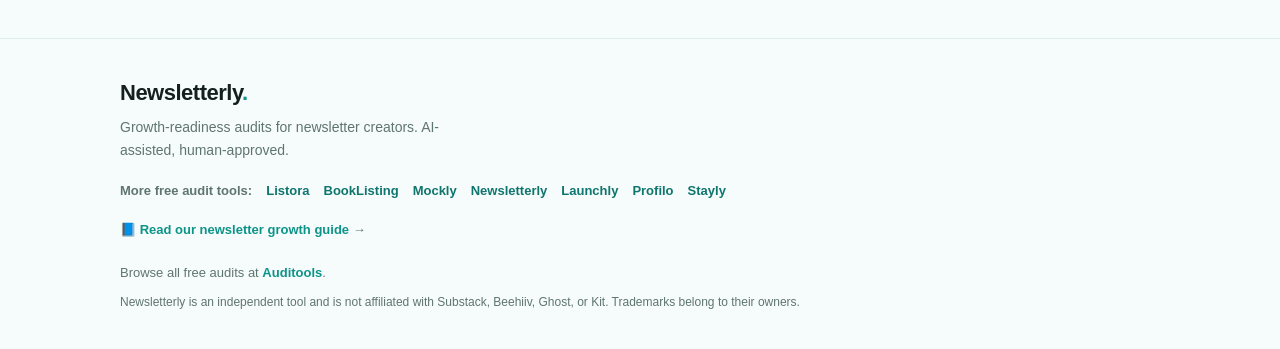
==== commit 3932620f: "SEO content round 1: add per-site blog article + footer link + sitemap" ====
--- a/index.html
+++ b/index.html
@@ -297,7 +297,8 @@
         <span style="color:var(--muted);font-weight:600;">More free audit tools:</span>
 <a href="https://Viyozc.github.io/listora/" style="color:var(--brand-dk);font-weight:600;">Listora</a><a href="https://Viyozc.github.io/booklisting-ai/" style="color:var(--brand-dk);font-weight:600;">BookListing</a><a href="https://Viyozc.github.io/mockly-ai/" style="color:var(--brand-dk);font-weight:600;">Mockly</a><a href="https://Viyozc.github.io/newsletterly-ai/" style="color:var(--brand-dk);font-weight:600;">Newsletterly</a><a href="https://Viyozc.github.io/launchly-ai/" style="color:var(--brand-dk);font-weight:600;">Launchly</a> <a href="https://Viyozc.github.io/profilo-ai/" style="color:var(--brand-dk);font-weight:600;">Profilo</a> <a href="https://Viyozc.github.io/stayly-ai/" style="color:var(--brand-dk);font-weight:600;">Stayly</a>
       </div>
-            <p style="color:var(--muted);font-size:13px;margin-top:12px;">Browse all free audits at <a href="https://Viyozc.github.io/auditools/" style="color:var(--brand);font-weight:600;">Auditools</a>.</p>
+            <p style="color:var(--muted);font-size:13px;margin-top:8px;">📘 <a href="./blog/" style="color:var(--brand);font-weight:600;">Read our newsletter growth guide</a> →</p>
+      <p style="color:var(--muted);font-size:13px;margin-top:12px;">Browse all free audits at <a href="https://Viyozc.github.io/auditools/" style="color:var(--brand);font-weight:600;">Auditools</a>.</p>
 
       <p class="footer-fine">Newsletterly is an independent tool and is not affiliated with Substack, Beehiiv, Ghost, or Kit. Trademarks belong to their owners.</p>
     </div>
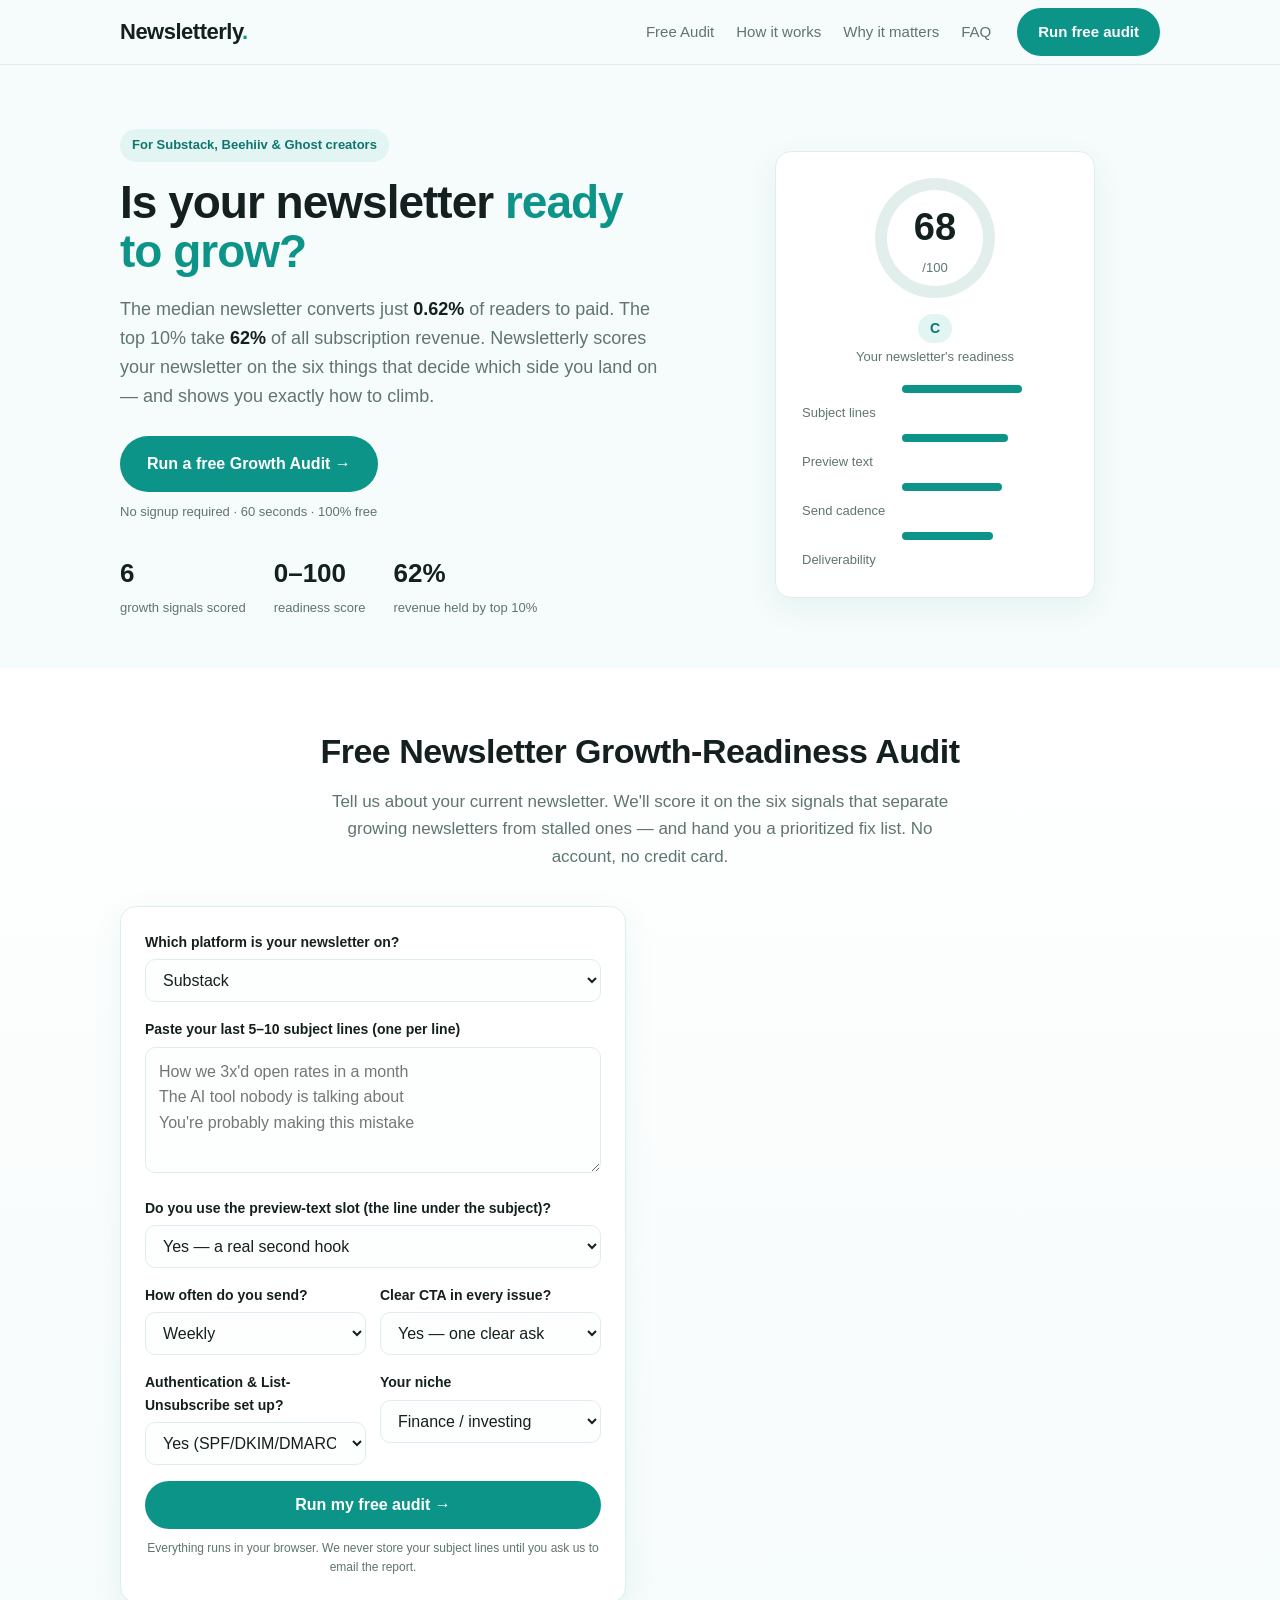
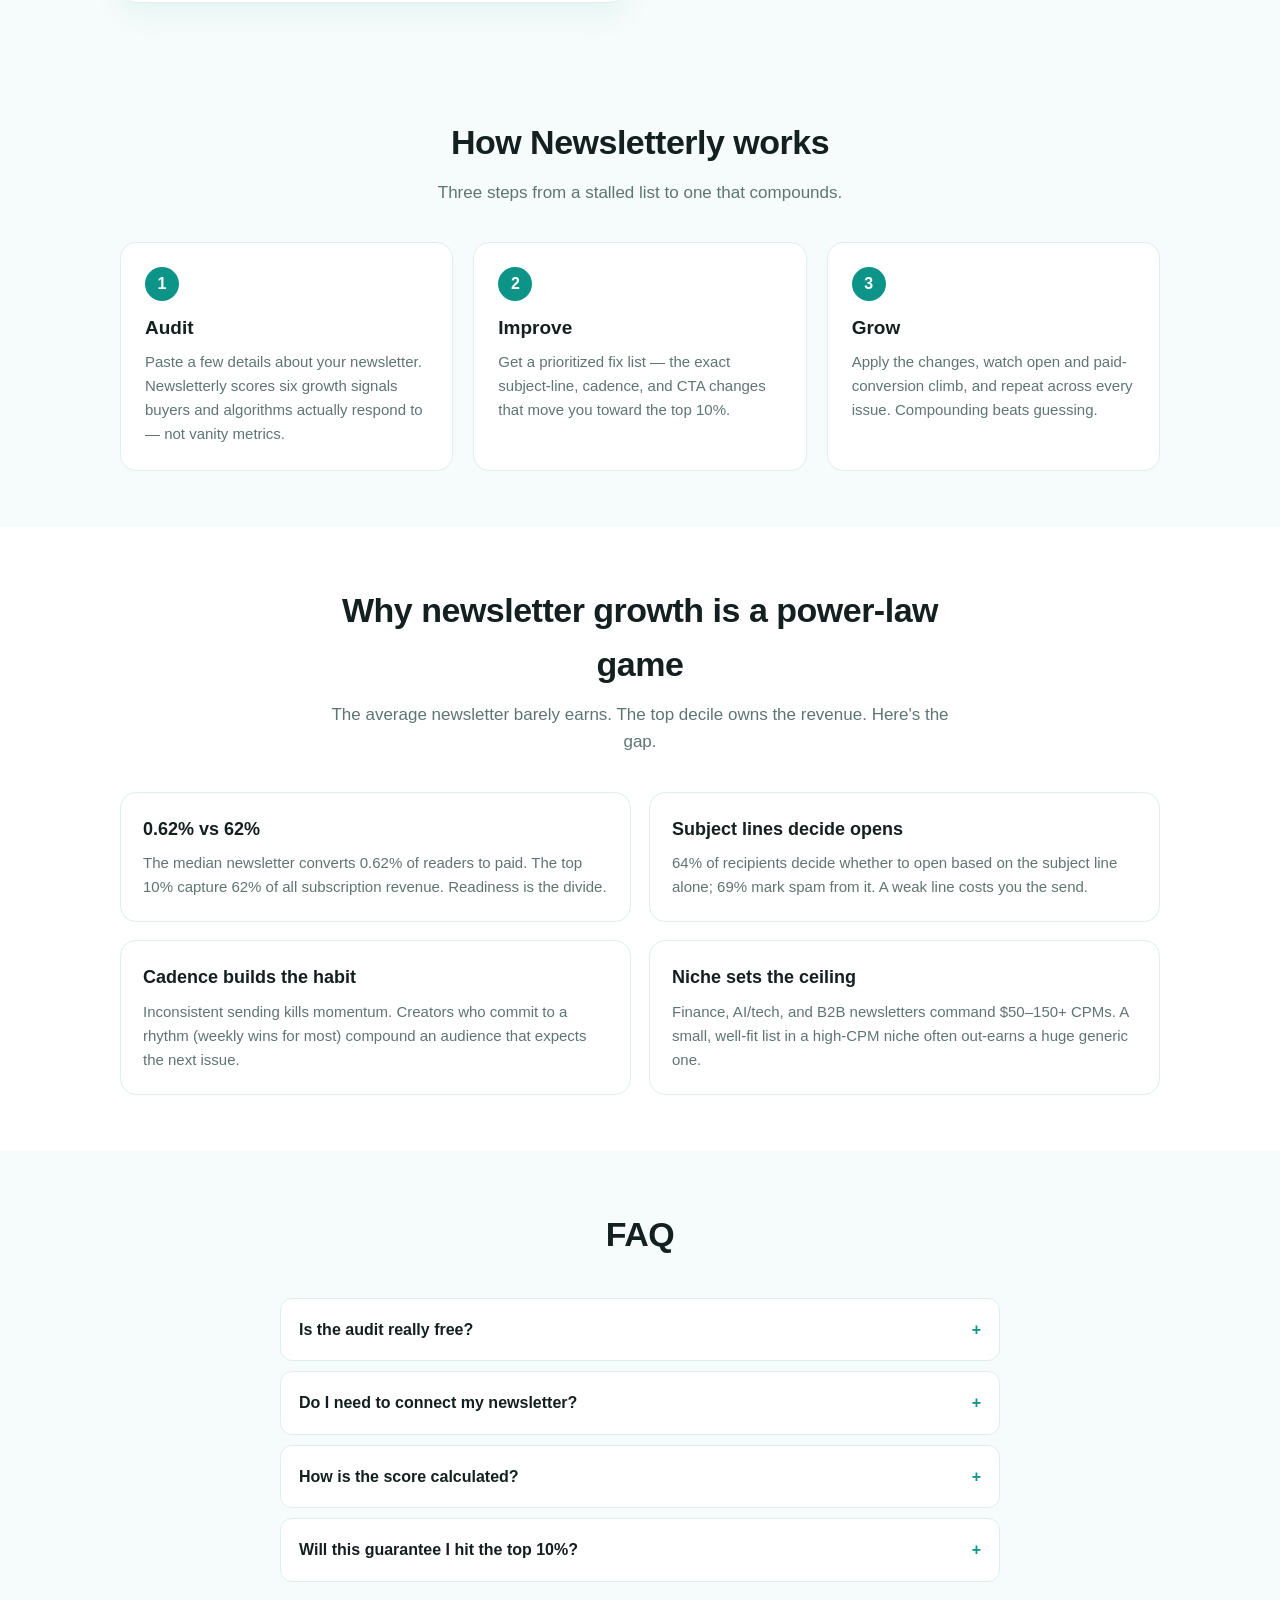
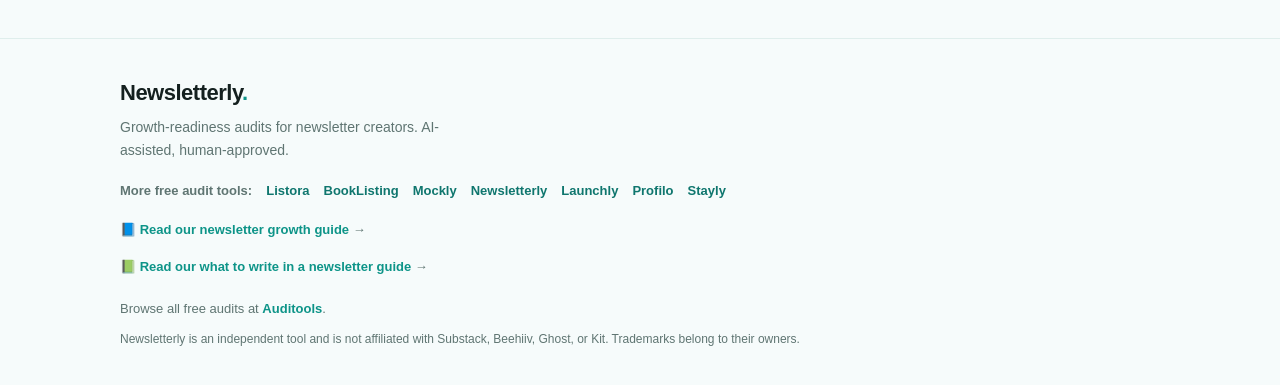
==== commit 7964e0a9: "SEO content round 2: 7 more vertical-keyword articles + footer/cross-links + sitemap" ====
--- a/index.html
+++ b/index.html
@@ -298,6 +298,7 @@
 <a href="https://Viyozc.github.io/listora/" style="color:var(--brand-dk);font-weight:600;">Listora</a><a href="https://Viyozc.github.io/booklisting-ai/" style="color:var(--brand-dk);font-weight:600;">BookListing</a><a href="https://Viyozc.github.io/mockly-ai/" style="color:var(--brand-dk);font-weight:600;">Mockly</a><a href="https://Viyozc.github.io/newsletterly-ai/" style="color:var(--brand-dk);font-weight:600;">Newsletterly</a><a href="https://Viyozc.github.io/launchly-ai/" style="color:var(--brand-dk);font-weight:600;">Launchly</a> <a href="https://Viyozc.github.io/profilo-ai/" style="color:var(--brand-dk);font-weight:600;">Profilo</a> <a href="https://Viyozc.github.io/stayly-ai/" style="color:var(--brand-dk);font-weight:600;">Stayly</a>
       </div>
             <p style="color:var(--muted);font-size:13px;margin-top:8px;">📘 <a href="./blog/" style="color:var(--brand);font-weight:600;">Read our newsletter growth guide</a> →</p>
+      <p style="color:var(--muted);font-size:13px;margin-top:6px;">📗 <a href="./blog/what-to-write-newsletter/" style="color:var(--brand);font-weight:600;">Read our what to write in a newsletter guide</a> →</p>
       <p style="color:var(--muted);font-size:13px;margin-top:12px;">Browse all free audits at <a href="https://Viyozc.github.io/auditools/" style="color:var(--brand);font-weight:600;">Auditools</a>.</p>
 
       <p class="footer-fine">Newsletterly is an independent tool and is not affiliated with Substack, Beehiiv, Ghost, or Kit. Trademarks belong to their owners.</p>
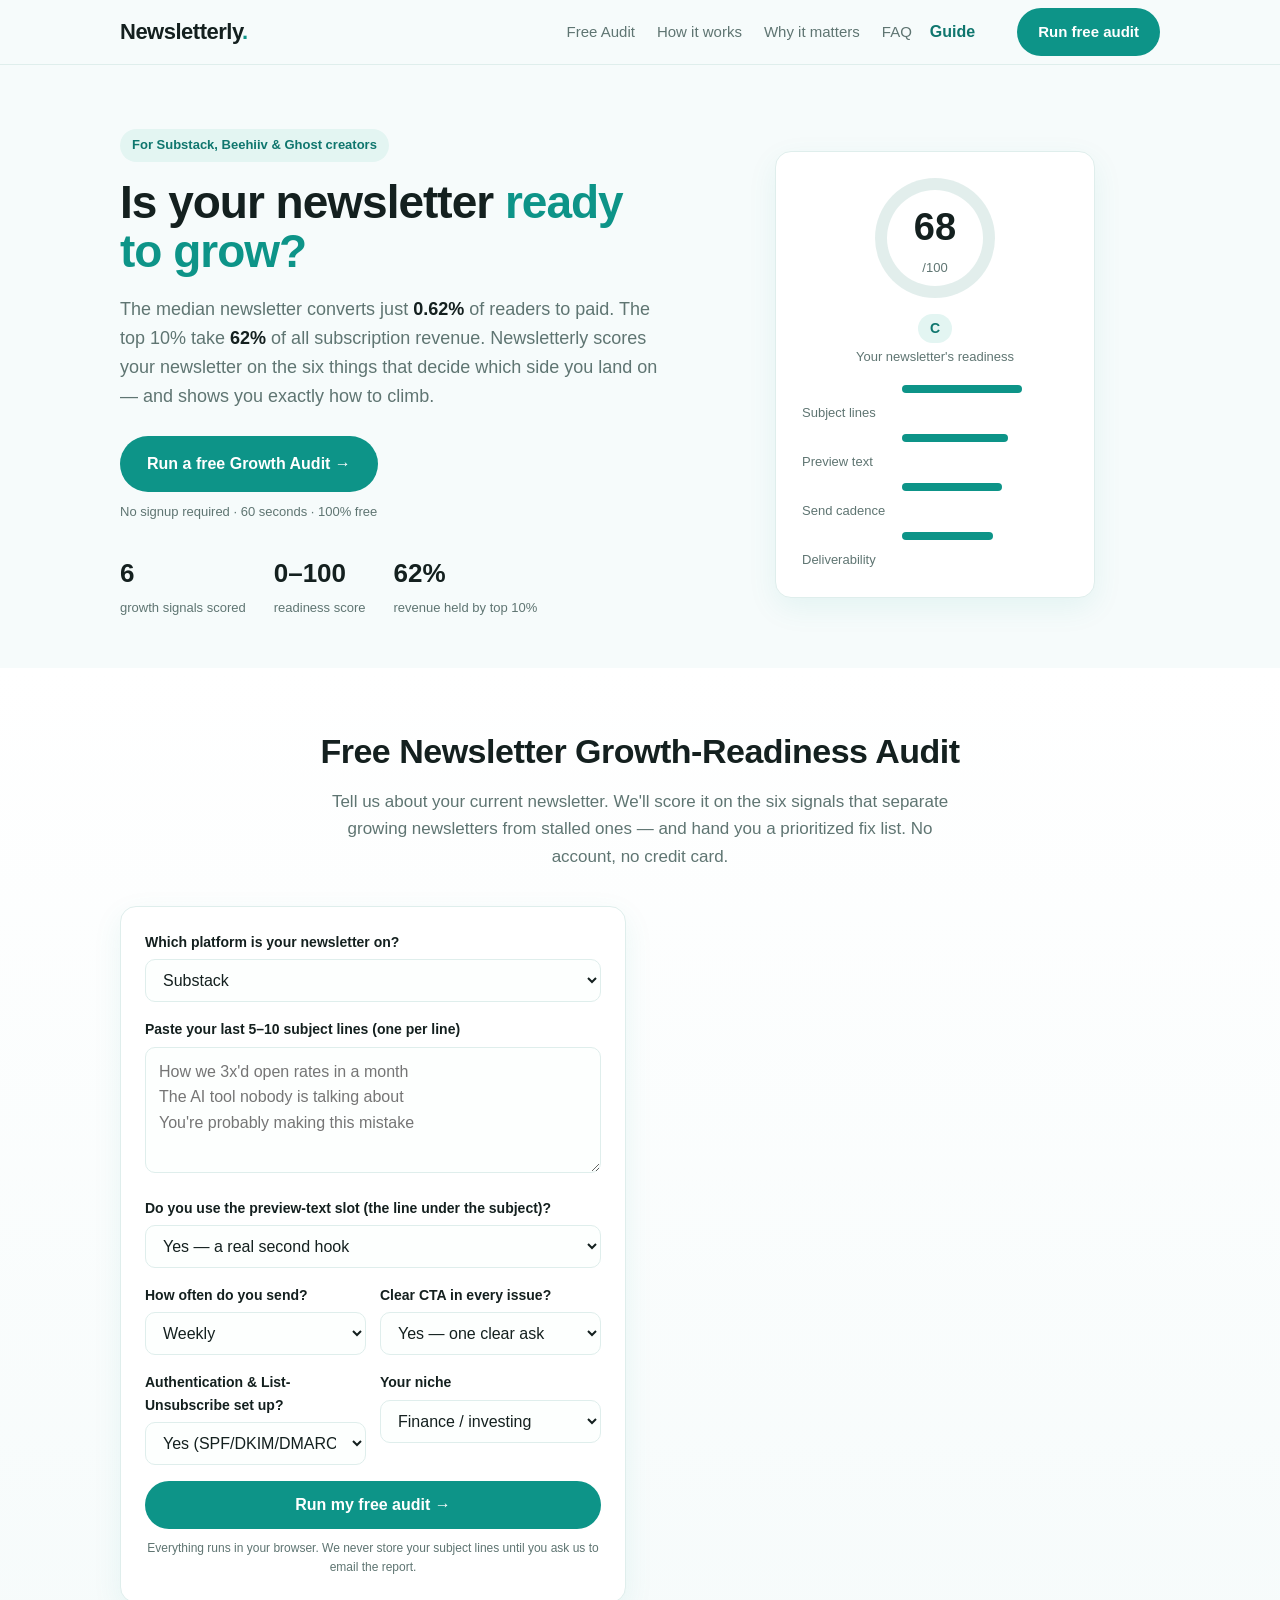
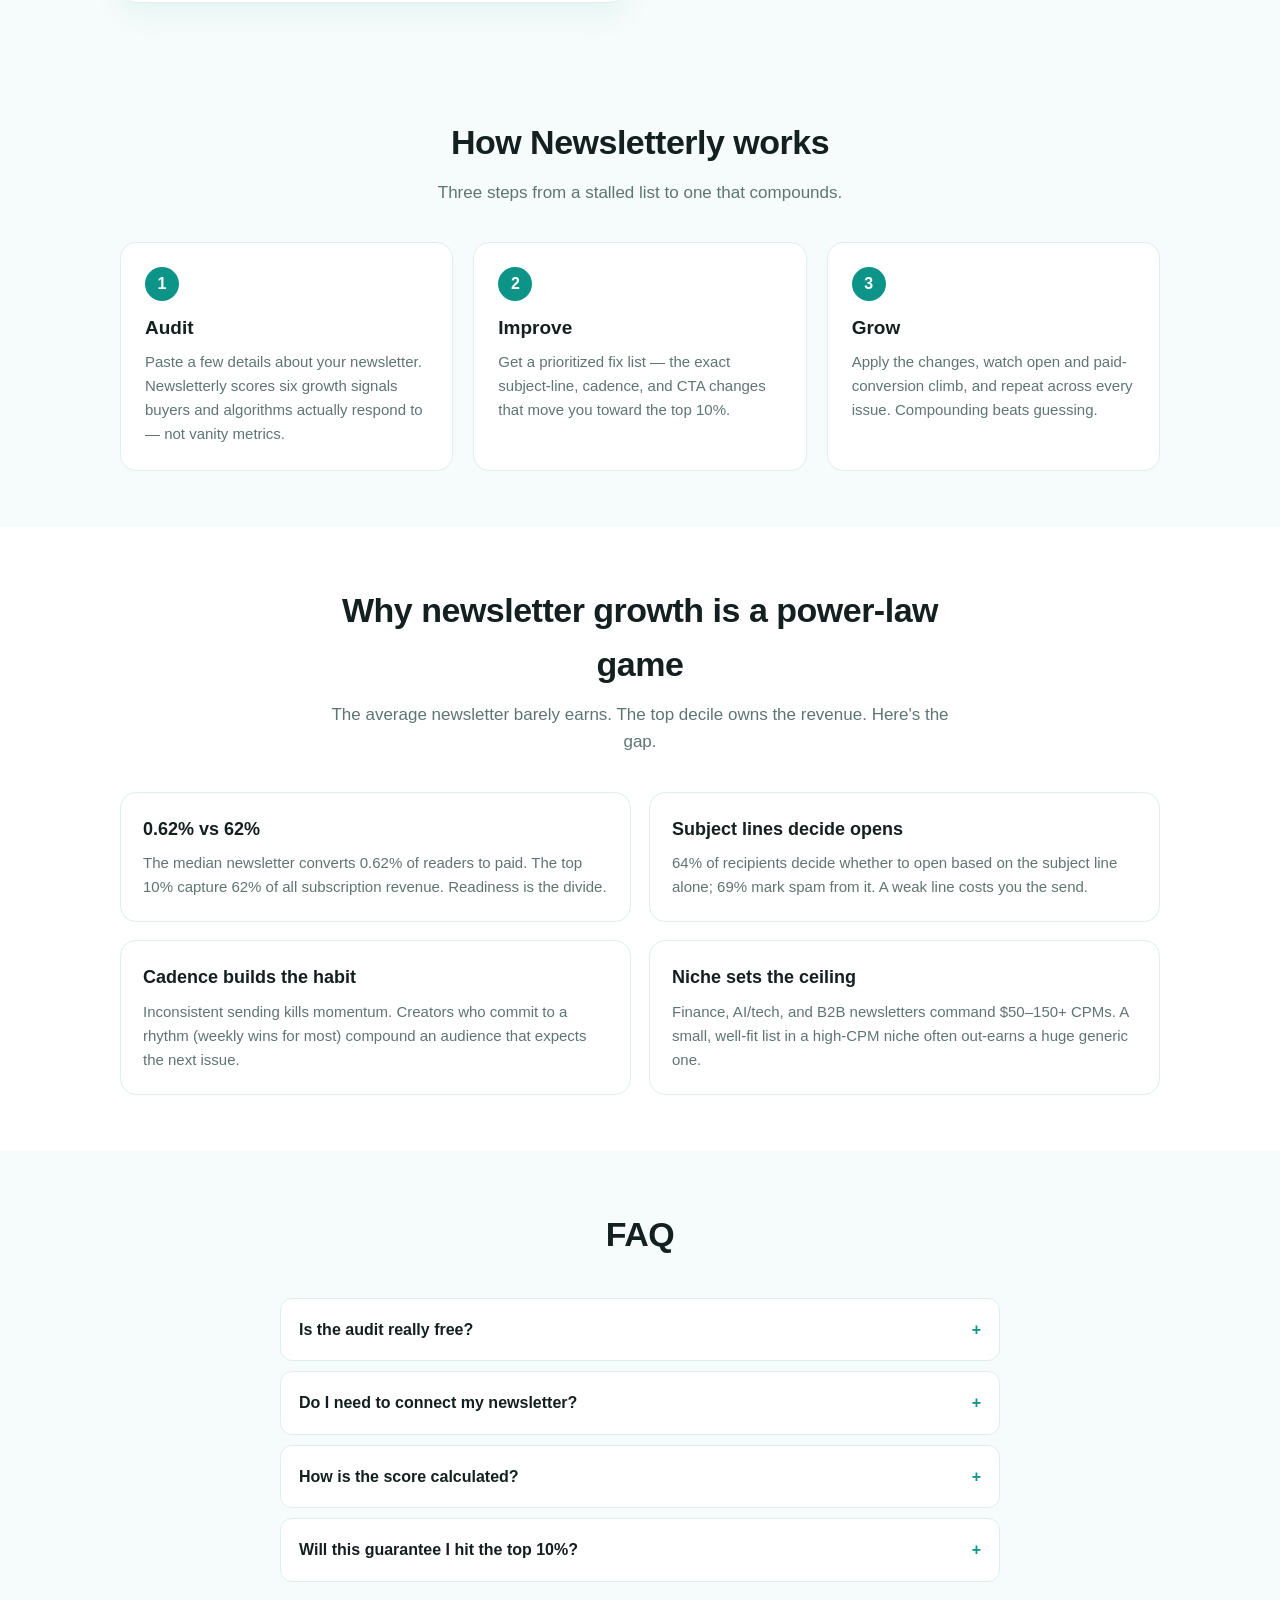
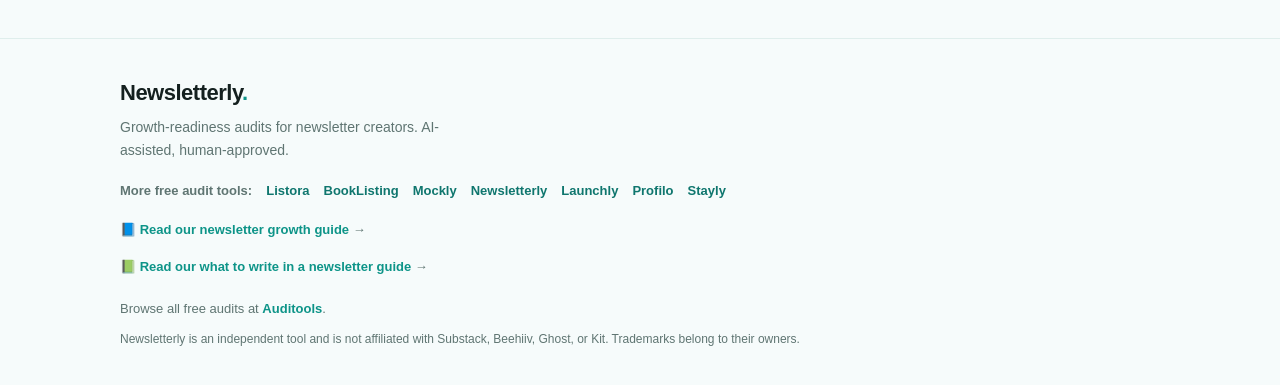
==== commit 71201127: "SEO: add Guide nav link (internal link equity to blog hub)" ====
--- a/index.html
+++ b/index.html
@@ -42,6 +42,7 @@
         <a href="#why">Why it matters</a>
         <a href="#faq">FAQ</a>
       </nav>
+      <a href="./blog/" style="color:var(--brand-dk);font-weight:600;margin-right:16px;align-self:center;">Guide</a>
       <a class="btn btn-primary nav-cta" href="#audit">Run free audit</a>
     </div>
   </header>
